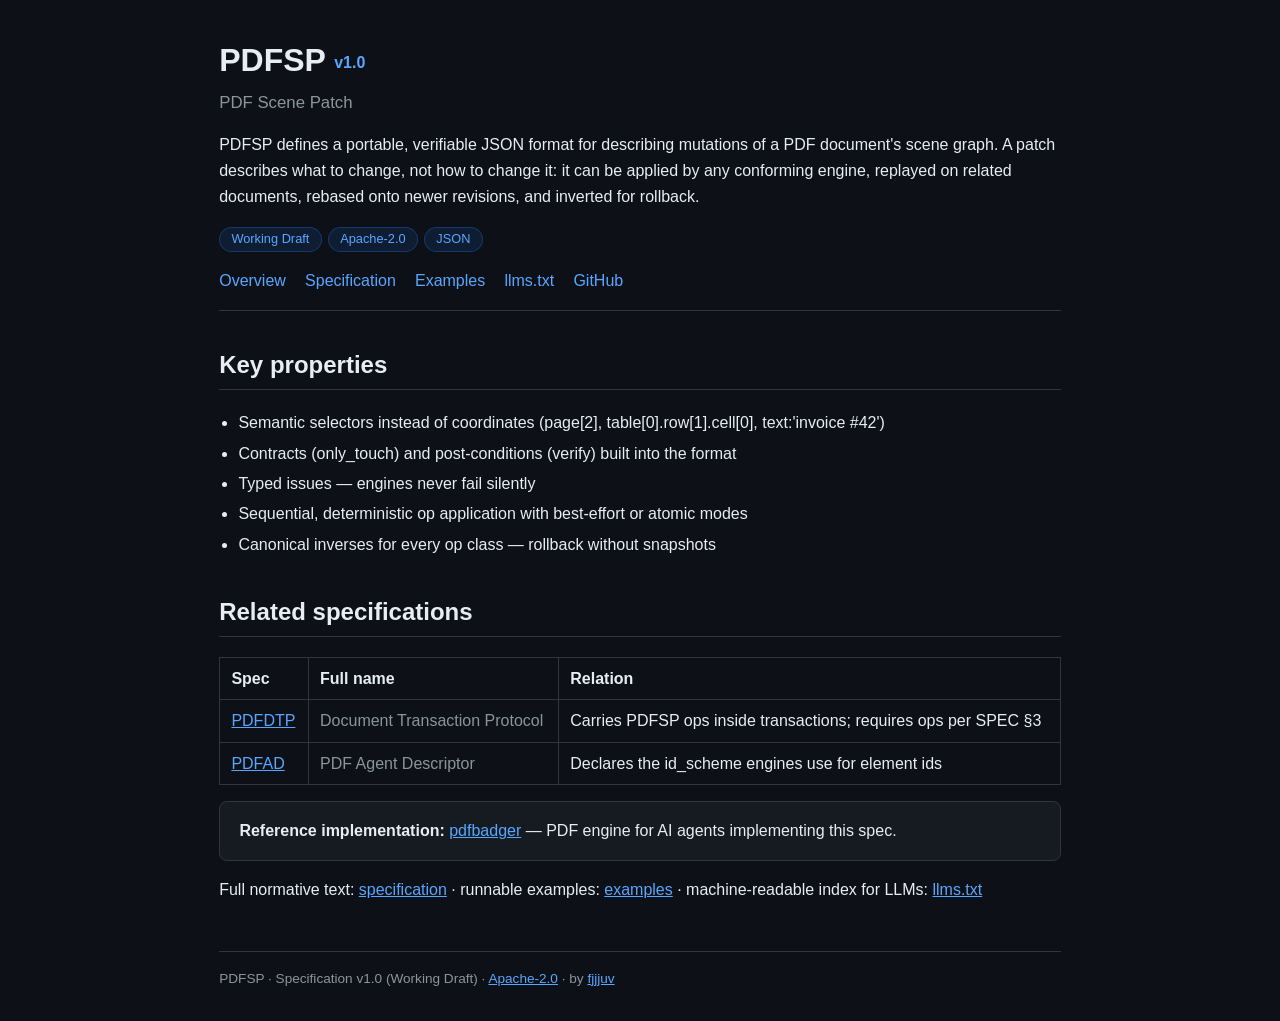
==== index.html @ 6f213968 "gh-pages: PDFSP spec site v1.0" ====
<!DOCTYPE html>
<html lang="en">
<head>
<meta charset="utf-8">
<meta name="viewport" content="width=device-width, initial-scale=1">
<title>PDF Scene Patch — PDFSP Specification</title>
<meta name="description" content="Portable, verifiable JSON format for mutating a PDF scene graph — the PDF equivalent of JSON Patch (RFC 6902).">
<meta name="keywords" content="PDF, JSON Patch, RFC 6902, scene graph, document editing, AI agents, specification, pdfsp">
<meta name="author" content="fjjjuv">
<meta name="robots" content="index, follow, max-image-preview:large">
<link rel="canonical" href="https://fjjjuv.github.io/pdfsp/">
<meta property="og:type" content="article">
<meta property="og:title" content="PDF Scene Patch — PDFSP Specification">
<meta property="og:description" content="Portable, verifiable JSON format for mutating a PDF scene graph — the PDF equivalent of JSON Patch (RFC 6902).">
<meta property="og:url" content="https://fjjjuv.github.io/pdfsp/">
<meta property="og:site_name" content="fjjjuv.github.io/pdfsp">
<meta name="twitter:card" content="summary">
<meta name="twitter:title" content="PDF Scene Patch — PDFSP Specification">
<meta name="twitter:description" content="Portable, verifiable JSON format for mutating a PDF scene graph — the PDF equivalent of JSON Patch (RFC 6902).">
<script type="application/ld+json">
{"@context":"https://schema.org","@type":"TechArticle","headline":"PDF Scene Patch","description":"Portable, verifiable JSON format for mutating a PDF scene graph — the PDF equivalent of JSON Patch (RFC 6902).","author":{"@type":"Person","name":"fjjjuv","url":"https://github.com/fjjjuv"},"license":"https://www.apache.org/licenses/LICENSE-2.0","codeRepository":"https://github.com/fjjjuv/pdfsp","programmingLanguage":"JSON","version":"1.0","inLanguage":"en"}
</script>
<style>
:root{--bg:#0d1117;--fg:#e6edf3;--mut:#8b949e;--acc:#58a6ff;--card:#161b22;--bd:#30363d}
*{box-sizing:border-box}body{margin:0;font:16px/1.6 -apple-system,Segoe UI,Roboto,Helvetica,Arial,sans-serif;background:var(--bg);color:var(--fg)}
.wrap{max-width:880px;margin:0 auto;padding:2rem 1.2rem}
header.top{border-bottom:1px solid var(--bd);padding-bottom:1rem;margin-bottom:2rem}
h1{font-size:2rem;margin:.2rem 0}h1 .v{color:var(--acc);font-size:1rem;vertical-align:middle}
.tag{color:var(--mut);font-size:1.05rem}
nav a{color:var(--acc);text-decoration:none;margin-right:1.2rem}nav a:hover{text-decoration:underline}
.card{background:var(--card);border:1px solid var(--bd);border-radius:8px;padding:1rem 1.2rem;margin:1rem 0}
ul{padding-left:1.2rem}li{margin:.3rem 0}
table{border-collapse:collapse;width:100%;margin:1rem 0}td,th{border:1px solid var(--bd);padding:.5rem .7rem;text-align:left;vertical-align:top}
code,pre{font-family:ui-monospace,SFMono-Regular,Menlo,Consolas,monospace;font-size:.88em}
code{background:#1f2630;padding:.1em .35em;border-radius:4px}
pre{background:#0a0e14;border:1px solid var(--bd);border-radius:8px;padding:1rem;overflow:auto;line-height:1.45}
pre code{background:none;padding:0}
a{color:var(--acc)}.mut{color:var(--mut)}footer{margin-top:3rem;padding-top:1rem;border-top:1px solid var(--bd);color:var(--mut);font-size:.85rem}
.badge{display:inline-block;background:#1f6feb22;color:var(--acc);border:1px solid #1f6feb55;border-radius:999px;padding:.1rem .7rem;font-size:.8rem;margin-right:.4rem}
h2{margin-top:2.2rem;border-bottom:1px solid var(--bd);padding-bottom:.3rem}
</style>
</head>
<body><div class="wrap">
<header class="top"><h1>PDFSP <span class="v">v1.0</span></h1>
<div class="tag">PDF Scene Patch</div>
<p>PDFSP defines a portable, verifiable JSON format for describing mutations of a PDF document's scene graph. A patch describes what to change, not how to change it: it can be applied by any conforming engine, replayed on related documents, rebased onto newer revisions, and inverted for rollback.</p>
<p><span class="badge">Working Draft</span><span class="badge">Apache-2.0</span><span class="badge">JSON</span></p>
<nav><a href="index.html">Overview</a><a href="spec.html">Specification</a><a href="examples.html">Examples</a><a href="llms.txt">llms.txt</a><a href="https://github.com/fjjjuv/pdfsp">GitHub</a></nav>
</header>
<h2>Key properties</h2>
<ul><li>Semantic selectors instead of coordinates (page[2], table[0].row[1].cell[0], text:'invoice #42')</li><li>Contracts (only_touch) and post-conditions (verify) built into the format</li><li>Typed issues — engines never fail silently</li><li>Sequential, deterministic op application with best-effort or atomic modes</li><li>Canonical inverses for every op class — rollback without snapshots</li></ul>
<h2>Related specifications</h2>
<table><tr><th>Spec</th><th>Full name</th><th>Relation</th></tr><tr><td><a href="https://github.com/fjjjuv/pdfdtp">PDFDTP</a></td><td class="mut">Document Transaction Protocol</td><td>Carries PDFSP ops inside transactions; requires ops per SPEC §3</td></tr><tr><td><a href="https://github.com/fjjjuv/pdfad">PDFAD</a></td><td class="mut">PDF Agent Descriptor</td><td>Declares the id_scheme engines use for element ids</td></tr></table>
<div class="card"><strong>Reference implementation:</strong> <a href="https://github.com/fjjjuv/pdfbadger">pdfbadger</a> — PDF engine for AI agents implementing this spec.</div>
<p>Full normative text: <a href="spec.html">specification</a> · runnable examples: <a href="examples.html">examples</a> · machine-readable index for LLMs: <a href="llms.txt">llms.txt</a></p>
<footer>PDFSP · Specification v1.0 (Working Draft) · <a href="https://github.com/fjjjuv/pdfsp/blob/main/LICENSE">Apache-2.0</a> · by <a href="https://github.com/fjjjuv">fjjjuv</a></footer></div></body></html>
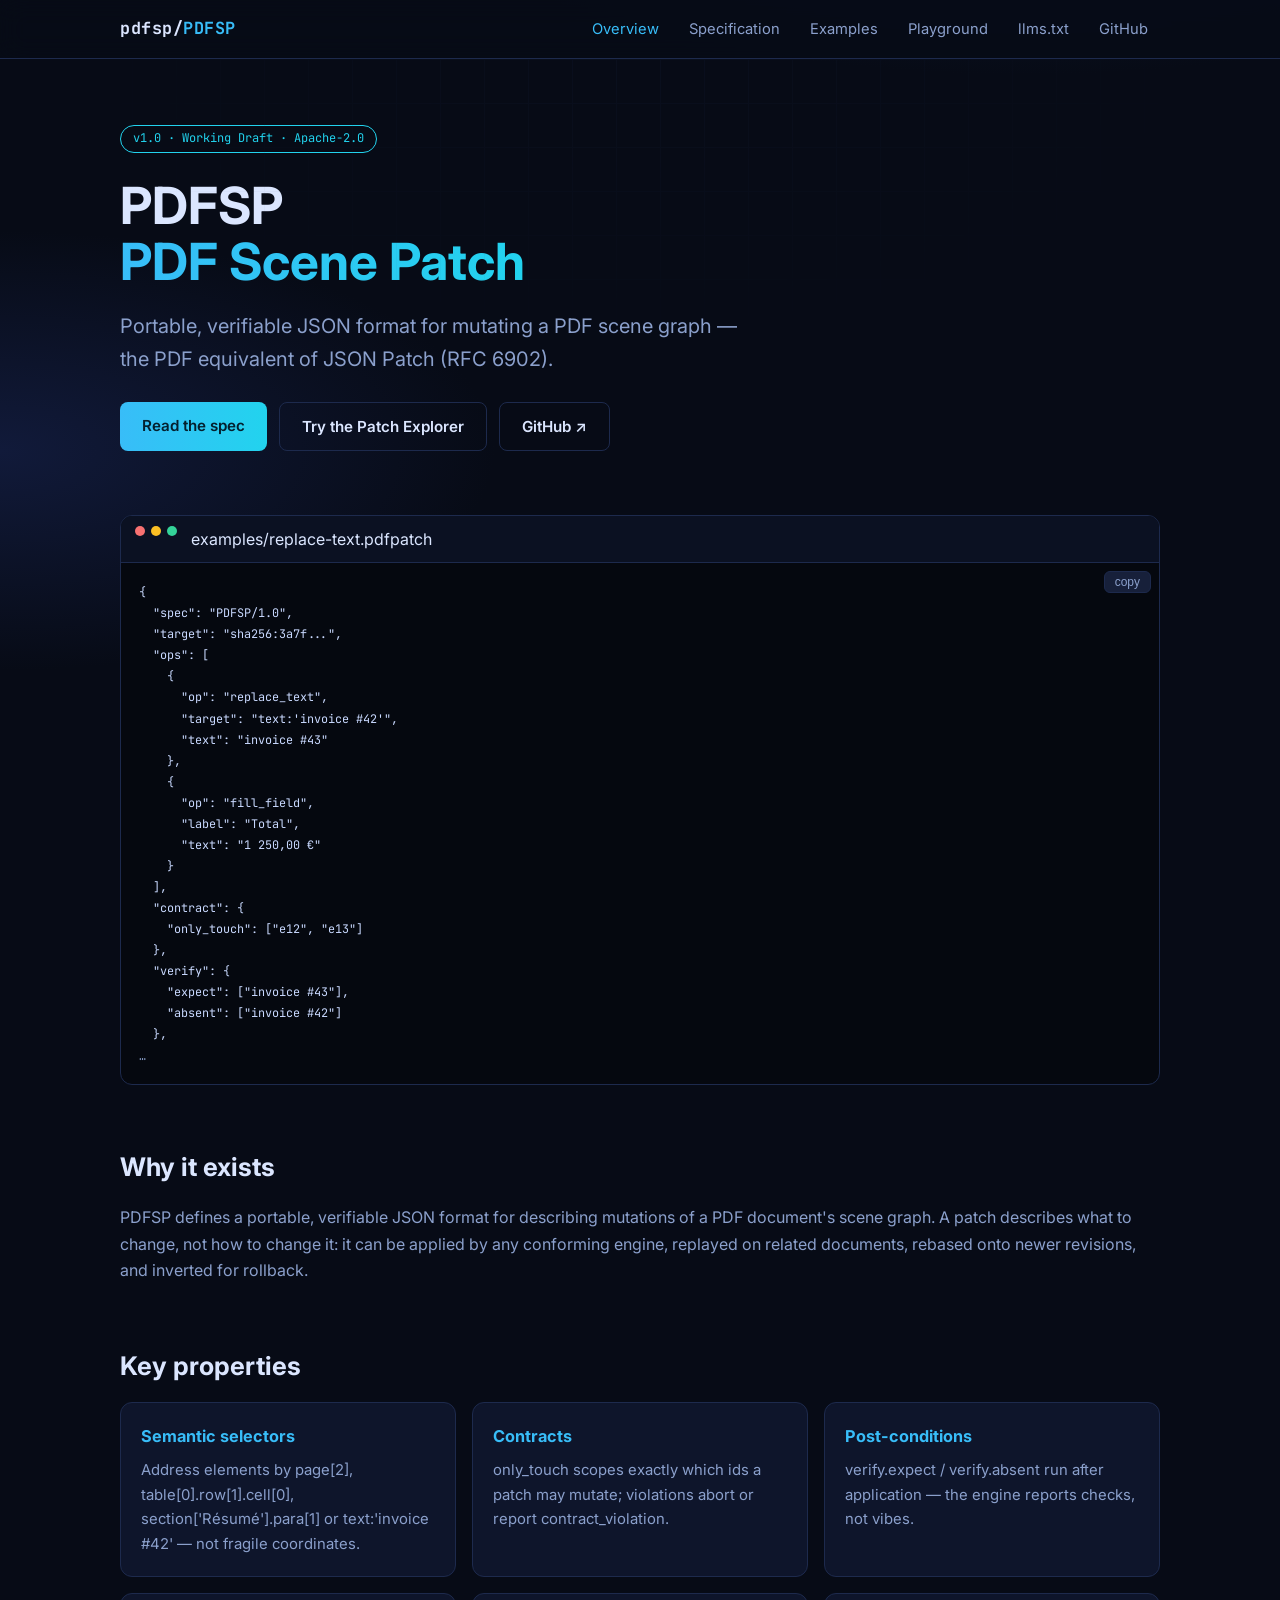
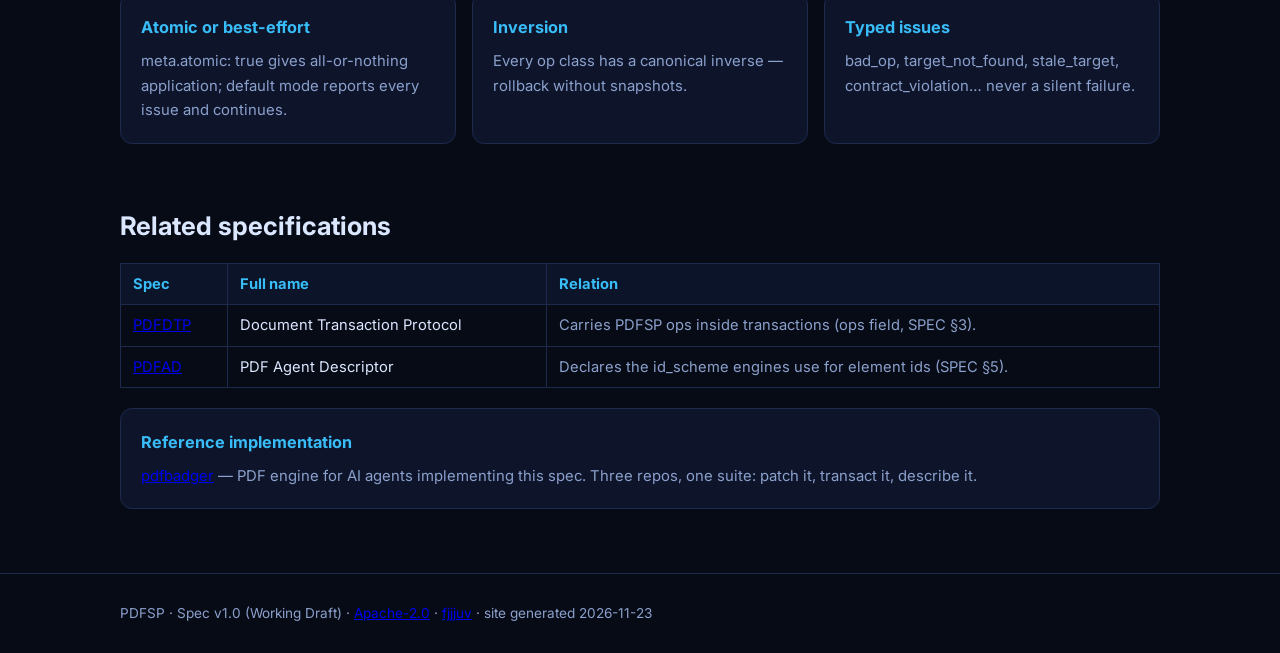
==== commit dfbab01f: "site v2: playground, assets separes, design propre" ====
--- a/index.html
+++ b/index.html
@@ -1,56 +1,53 @@
-<!DOCTYPE html>
-<html lang="en">
-<head>
-<meta charset="utf-8">
-<meta name="viewport" content="width=device-width, initial-scale=1">
-<title>PDF Scene Patch — PDFSP Specification</title>
+<!DOCTYPE html><html lang="en"><head>
+<meta charset="utf-8"><meta name="viewport" content="width=device-width,initial-scale=1">
+<title>PDF Scene Patch — PDFSP specification</title>
 <meta name="description" content="Portable, verifiable JSON format for mutating a PDF scene graph — the PDF equivalent of JSON Patch (RFC 6902).">
 <meta name="keywords" content="PDF, JSON Patch, RFC 6902, scene graph, document editing, AI agents, specification, pdfsp">
 <meta name="author" content="fjjjuv">
-<meta name="robots" content="index, follow, max-image-preview:large">
+<meta name="robots" content="index,follow,max-image-preview:large">
 <link rel="canonical" href="https://fjjjuv.github.io/pdfsp/">
-<meta property="og:type" content="article">
-<meta property="og:title" content="PDF Scene Patch — PDFSP Specification">
-<meta property="og:description" content="Portable, verifiable JSON format for mutating a PDF scene graph — the PDF equivalent of JSON Patch (RFC 6902).">
-<meta property="og:url" content="https://fjjjuv.github.io/pdfsp/">
-<meta property="og:site_name" content="fjjjuv.github.io/pdfsp">
-<meta name="twitter:card" content="summary">
-<meta name="twitter:title" content="PDF Scene Patch — PDFSP Specification">
-<meta name="twitter:description" content="Portable, verifiable JSON format for mutating a PDF scene graph — the PDF equivalent of JSON Patch (RFC 6902).">
-<script type="application/ld+json">
-{"@context":"https://schema.org","@type":"TechArticle","headline":"PDF Scene Patch","description":"Portable, verifiable JSON format for mutating a PDF scene graph — the PDF equivalent of JSON Patch (RFC 6902).","author":{"@type":"Person","name":"fjjjuv","url":"https://github.com/fjjjuv"},"license":"https://www.apache.org/licenses/LICENSE-2.0","codeRepository":"https://github.com/fjjjuv/pdfsp","programmingLanguage":"JSON","version":"1.0","inLanguage":"en"}
-</script>
-<style>
-:root{--bg:#0d1117;--fg:#e6edf3;--mut:#8b949e;--acc:#58a6ff;--card:#161b22;--bd:#30363d}
-*{box-sizing:border-box}body{margin:0;font:16px/1.6 -apple-system,Segoe UI,Roboto,Helvetica,Arial,sans-serif;background:var(--bg);color:var(--fg)}
-.wrap{max-width:880px;margin:0 auto;padding:2rem 1.2rem}
-header.top{border-bottom:1px solid var(--bd);padding-bottom:1rem;margin-bottom:2rem}
-h1{font-size:2rem;margin:.2rem 0}h1 .v{color:var(--acc);font-size:1rem;vertical-align:middle}
-.tag{color:var(--mut);font-size:1.05rem}
-nav a{color:var(--acc);text-decoration:none;margin-right:1.2rem}nav a:hover{text-decoration:underline}
-.card{background:var(--card);border:1px solid var(--bd);border-radius:8px;padding:1rem 1.2rem;margin:1rem 0}
-ul{padding-left:1.2rem}li{margin:.3rem 0}
-table{border-collapse:collapse;width:100%;margin:1rem 0}td,th{border:1px solid var(--bd);padding:.5rem .7rem;text-align:left;vertical-align:top}
-code,pre{font-family:ui-monospace,SFMono-Regular,Menlo,Consolas,monospace;font-size:.88em}
-code{background:#1f2630;padding:.1em .35em;border-radius:4px}
-pre{background:#0a0e14;border:1px solid var(--bd);border-radius:8px;padding:1rem;overflow:auto;line-height:1.45}
-pre code{background:none;padding:0}
-a{color:var(--acc)}.mut{color:var(--mut)}footer{margin-top:3rem;padding-top:1rem;border-top:1px solid var(--bd);color:var(--mut);font-size:.85rem}
-.badge{display:inline-block;background:#1f6feb22;color:var(--acc);border:1px solid #1f6feb55;border-radius:999px;padding:.1rem .7rem;font-size:.8rem;margin-right:.4rem}
-h2{margin-top:2.2rem;border-bottom:1px solid var(--bd);padding-bottom:.3rem}
-</style>
-</head>
-<body><div class="wrap">
-<header class="top"><h1>PDFSP <span class="v">v1.0</span></h1>
-<div class="tag">PDF Scene Patch</div>
-<p>PDFSP defines a portable, verifiable JSON format for describing mutations of a PDF document's scene graph. A patch describes what to change, not how to change it: it can be applied by any conforming engine, replayed on related documents, rebased onto newer revisions, and inverted for rollback.</p>
-<p><span class="badge">Working Draft</span><span class="badge">Apache-2.0</span><span class="badge">JSON</span></p>
-<nav><a href="index.html">Overview</a><a href="spec.html">Specification</a><a href="examples.html">Examples</a><a href="llms.txt">llms.txt</a><a href="https://github.com/fjjjuv/pdfsp">GitHub</a></nav>
-</header>
-<h2>Key properties</h2>
-<ul><li>Semantic selectors instead of coordinates (page[2], table[0].row[1].cell[0], text:'invoice #42')</li><li>Contracts (only_touch) and post-conditions (verify) built into the format</li><li>Typed issues — engines never fail silently</li><li>Sequential, deterministic op application with best-effort or atomic modes</li><li>Canonical inverses for every op class — rollback without snapshots</li></ul>
-<h2>Related specifications</h2>
-<table><tr><th>Spec</th><th>Full name</th><th>Relation</th></tr><tr><td><a href="https://github.com/fjjjuv/pdfdtp">PDFDTP</a></td><td class="mut">Document Transaction Protocol</td><td>Carries PDFSP ops inside transactions; requires ops per SPEC §3</td></tr><tr><td><a href="https://github.com/fjjjuv/pdfad">PDFAD</a></td><td class="mut">PDF Agent Descriptor</td><td>Declares the id_scheme engines use for element ids</td></tr></table>
-<div class="card"><strong>Reference implementation:</strong> <a href="https://github.com/fjjjuv/pdfbadger">pdfbadger</a> — PDF engine for AI agents implementing this spec.</div>
-<p>Full normative text: <a href="spec.html">specification</a> · runnable examples: <a href="examples.html">examples</a> · machine-readable index for LLMs: <a href="llms.txt">llms.txt</a></p>
-<footer>PDFSP · Specification v1.0 (Working Draft) · <a href="https://github.com/fjjjuv/pdfsp/blob/main/LICENSE">Apache-2.0</a> · by <a href="https://github.com/fjjjuv">fjjjuv</a></footer></div></body></html>+<meta property="og:type" content="article"><meta property="og:title" content="PDF Scene Patch — PDFSP specification">
+<meta property="og:description" content="Portable, verifiable JSON format for mutating a PDF scene graph — the PDF equivalent of JSON Patch (RFC 6902)."><meta property="og:url" content="https://fjjjuv.github.io/pdfsp/">
+<meta name="twitter:card" content="summary"><meta name="twitter:title" content="PDF Scene Patch — PDFSP specification">
+<script type="application/ld+json">{"@context":"https://schema.org","@type":"TechArticle","headline":"PDF Scene Patch","description":"Portable, verifiable JSON format for mutating a PDF scene graph — the PDF equivalent of JSON Patch (RFC 6902).","author":{"@type":"Person","name":"fjjjuv","url":"https://github.com/fjjjuv"},"license":"https://www.apache.org/licenses/LICENSE-2.0","codeRepository":"https://github.com/fjjjuv/pdfsp","version":"1.0","inLanguage":"en"}</script>
+<link rel="stylesheet" href="assets/style.css">
+<link rel="preconnect" href="https://fonts.googleapis.com">
+<link href="https://fonts.googleapis.com/css2?family=Inter:wght@400;600;700&family=JetBrains+Mono:wght@400;700&display=swap" rel="stylesheet">
+</head><body>
+<nav><div class="wrap"><a class="brand" href="index.html"><b>pdfsp/</b>PDFSP</a><div class="spacer"></div><a class="link active" href="index.html">Overview</a><a class="link" href="spec.html">Specification</a><a class="link" href="examples.html">Examples</a><a class="link" href="playground.html">Playground</a><a class="link" href="llms.txt">llms.txt</a><a class="link" href="https://github.com/fjjjuv/pdfsp">GitHub</a><button class="burger" aria-label="menu">≡</button></div></nav>
+<header class="hero"><div class="wrap">
+<div class="kicker" style="display:none"></div>
+<div class="badge">v1.0 · Working Draft · Apache-2.0</div>
+<h1>PDFSP<br><span class="grad">PDF Scene Patch</span></h1>
+<p class="lede">Portable, verifiable JSON format for mutating a PDF scene graph — the PDF equivalent of JSON Patch (RFC 6902).</p>
+<div class="cta"><a class="btn pri" href="spec.html">Read the spec</a><a class="btn sec" href="playground.html">Try the Patch Explorer</a><a class="btn sec" href="https://github.com/fjjjuv/pdfsp">GitHub ↗</a></div>
+</div></header>
+<section class="wrap"><div class="term"><div class="bar"><span class="dot" style="background:#f87171"></span><span class="dot" style="background:#fbbf24"></span><span class="dot" style="background:#34d399"></span><span style="margin-left:8px">examples/replace-text.pdfpatch</span></div><pre><code>{
+  "spec": "PDFSP/1.0",
+  "target": "sha256:3a7f...",
+  "ops": [
+    {
+      "op": "replace_text",
+      "target": "text:'invoice #42'",
+      "text": "invoice #43"
+    },
+    {
+      "op": "fill_field",
+      "label": "Total",
+      "text": "1 250,00 €"
+    }
+  ],
+  "contract": {
+    "only_touch": ["e12", "e13"]
+  },
+  "verify": {
+    "expect": ["invoice #43"],
+    "absent": ["invoice #42"]
+  },&nbsp;
+<span class='mut'>…</span></code></pre></div></section>
+<section class="wrap"><h2>Why it exists</h2><p class="mut">PDFSP defines a portable, verifiable JSON format for describing mutations of a PDF document's scene graph. A patch describes what to change, not how to change it: it can be applied by any conforming engine, replayed on related documents, rebased onto newer revisions, and inverted for rollback.</p>
+<h2>Key properties</h2><div class="grid"><div class="card"><h3>Semantic selectors</h3><p>Address elements by page[2], table[0].row[1].cell[0], section['Résumé'].para[1] or text:'invoice #42' — not fragile coordinates.</p></div><div class="card"><h3>Contracts</h3><p>only_touch scopes exactly which ids a patch may mutate; violations abort or report contract_violation.</p></div><div class="card"><h3>Post-conditions</h3><p>verify.expect / verify.absent run after application — the engine reports checks, not vibes.</p></div><div class="card"><h3>Atomic or best-effort</h3><p>meta.atomic: true gives all-or-nothing application; default mode reports every issue and continues.</p></div><div class="card"><h3>Inversion</h3><p>Every op class has a canonical inverse — rollback without snapshots.</p></div><div class="card"><h3>Typed issues</h3><p>bad_op, target_not_found, stale_target, contract_violation… never a silent failure.</p></div></div></section>
+<section class="wrap"><h2>Related specifications</h2><div class="tblwrap"><table><tr><th>Spec</th><th>Full name</th><th>Relation</th></tr><tr><td><a href="https://github.com/fjjjuv/pdfdtp">PDFDTP</a></td><td>Document Transaction Protocol</td><td class="mut">Carries PDFSP ops inside transactions (ops field, SPEC §3).</td></tr><tr><td><a href="https://github.com/fjjjuv/pdfad">PDFAD</a></td><td>PDF Agent Descriptor</td><td class="mut">Declares the id_scheme engines use for element ids (SPEC §5).</td></tr></table></div>
+<div class="card" style="margin-top:20px"><h3>Reference implementation</h3><p><a href="https://github.com/fjjjuv/pdfbadger">pdfbadger</a> — PDF engine for AI agents implementing this spec. Three repos, one suite: patch it, transact it, describe it.</p></div></section>
+<footer><div class="wrap">PDFSP · Spec v1.0 (Working Draft) · <a href="https://github.com/fjjjuv/pdfsp/blob/main/LICENSE">Apache-2.0</a> · <a href="https://github.com/fjjjuv">fjjjuv</a> · site generated 2026-11-23</div></footer>
+<script src="assets/main.js"></script></body></html>
--- a/assets/style.css
+++ b/assets/style.css
@@ -0,0 +1,81 @@
+
+:root{
+  --bg:#070b16; --bg2:#0a1022; --card:#0e152b; --bd:#1d2a4d; --fg:#dbe6ff;
+  --mut:#8ba0cc; --acc:#38bdf8; --acc2:#22d3ee; --ok:#34d399; --warn:#fbbf24;
+  --mono:'JetBrains Mono',ui-monospace,SFMono-Regular,Menlo,Consolas,monospace;
+}
+*{box-sizing:border-box}
+body{margin:0;font:16px/1.65 'Inter',-apple-system,Segoe UI,Roboto,sans-serif;
+  color:var(--fg);background:
+   radial-gradient(1200px 500px at 80% -10%,#0e2040 0%,transparent 60%),
+   radial-gradient(900px 400px at 0% 20%,#111a3a 0%,transparent 55%),var(--bg);}
+.wrap{max-width:1080px;margin:0 auto;padding:0 20px}
+nav{position:sticky;top:0;z-index:50;background:rgba(7,11,22,.82);backdrop-filter:blur(12px);
+  border-bottom:1px solid var(--bd)}
+nav .wrap{display:flex;align-items:center;gap:6px;height:58px}
+.brand{font-family:var(--mono);font-weight:700;color:var(--acc);letter-spacing:.5px;
+  text-decoration:none;font-size:1.05rem}
+.brand b{color:var(--fg)}
+nav a.link{color:var(--mut);text-decoration:none;padding:6px 12px;border-radius:6px;font-size:.92rem}
+nav a.link:hover{color:var(--fg);background:#ffffff10}
+nav a.link.active{color:var(--acc)}
+.spacer{flex:1}
+.burger{display:none;background:none;border:1px solid var(--bd);border-radius:6px;color:var(--fg);
+  font-size:1.2rem;padding:4px 10px;cursor:pointer}
+.hero{padding:64px 0 40px;position:relative}
+.hero::before{content:"";position:absolute;inset:0;pointer-events:none;
+  background-image:linear-gradient(var(--bd) 1px,transparent 1px),
+    linear-gradient(90deg,var(--bd) 1px,transparent 1px);
+  background-size:44px 44px;opacity:.14;mask-image:radial-gradient(600px 300px at 50% 0,#000,transparent)}
+.badge{display:inline-block;font-family:var(--mono);font-size:.75rem;color:var(--acc2);
+  border:1px solid var(--acc2);border-radius:999px;padding:3px 12px;margin-bottom:14px}
+h1{font-size:clamp(2rem,5vw,3.2rem);line-height:1.1;margin:.2em 0}
+h1 .grad{background:linear-gradient(90deg,var(--acc),var(--acc2));-webkit-background-clip:text;background-clip:text;color:transparent}
+.lede{color:var(--mut);font-size:clamp(1rem,2.4vw,1.25rem);max-width:640px}
+.cta{display:flex;gap:12px;margin-top:26px;flex-wrap:wrap}
+.btn{display:inline-block;padding:11px 22px;border-radius:8px;text-decoration:none;font-weight:600;font-size:.95rem;transition:.15s}
+.btn.pri{background:linear-gradient(90deg,var(--acc),var(--acc2));color:#04202e}
+.btn.sec{border:1px solid var(--bd);color:var(--fg)}
+.btn:hover{transform:translateY(-2px)}
+.grid{display:grid;gap:16px;grid-template-columns:repeat(auto-fit,minmax(250px,1fr))}
+.card{background:var(--card);border:1px solid var(--bd);border-radius:12px;padding:20px}
+.card h3{margin:0 0 8px;font-size:1.02rem;color:var(--acc)}
+.card p{margin:0;color:var(--mut);font-size:.93rem}
+.term{background:#05080f;border:1px solid var(--bd);border-radius:12px;overflow:hidden;margin:24px 0}
+.term .bar{display:flex;gap:6px;padding:10px 14px;background:#0b1122;border-bottom:1px solid var(--bd)}
+.term .dot{width:10px;height:10px;border-radius:50%}
+pre{margin:0;padding:18px;overflow:auto;font-size:.85rem;line-height:1.55;color:#c9d9ff}
+code,pre{font-family:var(--mono)}
+code{background:#17203a;padding:.15em .4em;border-radius:5px;font-size:.87em}
+pre code{background:none;padding:0}
+h2{font-size:1.6rem;margin:2.4em 0 .6em}
+.mut{color:var(--mut)}
+.tblwrap{overflow-x:auto}
+table{border-collapse:collapse;width:100%;font-size:.92rem}
+td,th{border:1px solid var(--bd);padding:8px 12px;text-align:left;vertical-align:top}
+th{background:#0b1428;color:var(--acc)}
+footer{margin-top:64px;border-top:1px solid var(--bd);padding:28px 0;color:var(--mut);font-size:.85rem}
+.layout{display:grid;grid-template-columns:230px 1fr;gap:40px;padding-top:32px}
+.toc{position:sticky;top:78px;align-self:start;max-height:calc(100vh - 100px);overflow:auto;font-size:.85rem}
+.toc a{display:block;color:var(--mut);text-decoration:none;padding:4px 10px;border-left:2px solid var(--bd)}
+.toc a.on{color:var(--acc);border-left-color:var(--acc)}
+.toc a.l3{padding-left:24px;font-size:.82rem}
+article h2{border-bottom:1px solid var(--bd);padding-bottom:.3rem}
+article h3{color:var(--acc2)}
+article a{color:var(--acc)}
+.copy{position:relative}
+.copy button{position:absolute;top:8px;right:8px;background:#17203a;border:1px solid var(--bd);color:var(--mut);
+  border-radius:6px;padding:3px 10px;font-size:.75rem;cursor:pointer}
+.copy button:hover{color:var(--fg)}
+select,input[type=text]{background:#0b1428;border:1px solid var(--bd);color:var(--fg);border-radius:8px;padding:10px 14px;font-size:1rem;width:100%}
+.steps{display:flex;gap:8px;flex-wrap:wrap;margin:18px 0}
+.step{border:1px solid var(--bd);border-radius:8px;padding:8px 14px;font-family:var(--mono);font-size:.8rem;color:var(--mut);transition:.3s}
+.step.on{border-color:var(--acc);color:var(--acc);box-shadow:0 0 14px #38bdf833}
+@media (max-width:820px){
+  .layout{grid-template-columns:1fr}
+  .toc{position:static;max-height:none;display:flex;flex-wrap:wrap;gap:4px}
+  nav a.link{display:none}
+  nav.open .wrap{flex-wrap:wrap;padding:8px 0;height:auto}
+  nav.open a.link{display:block;width:100%}
+  .burger{display:block}
+}
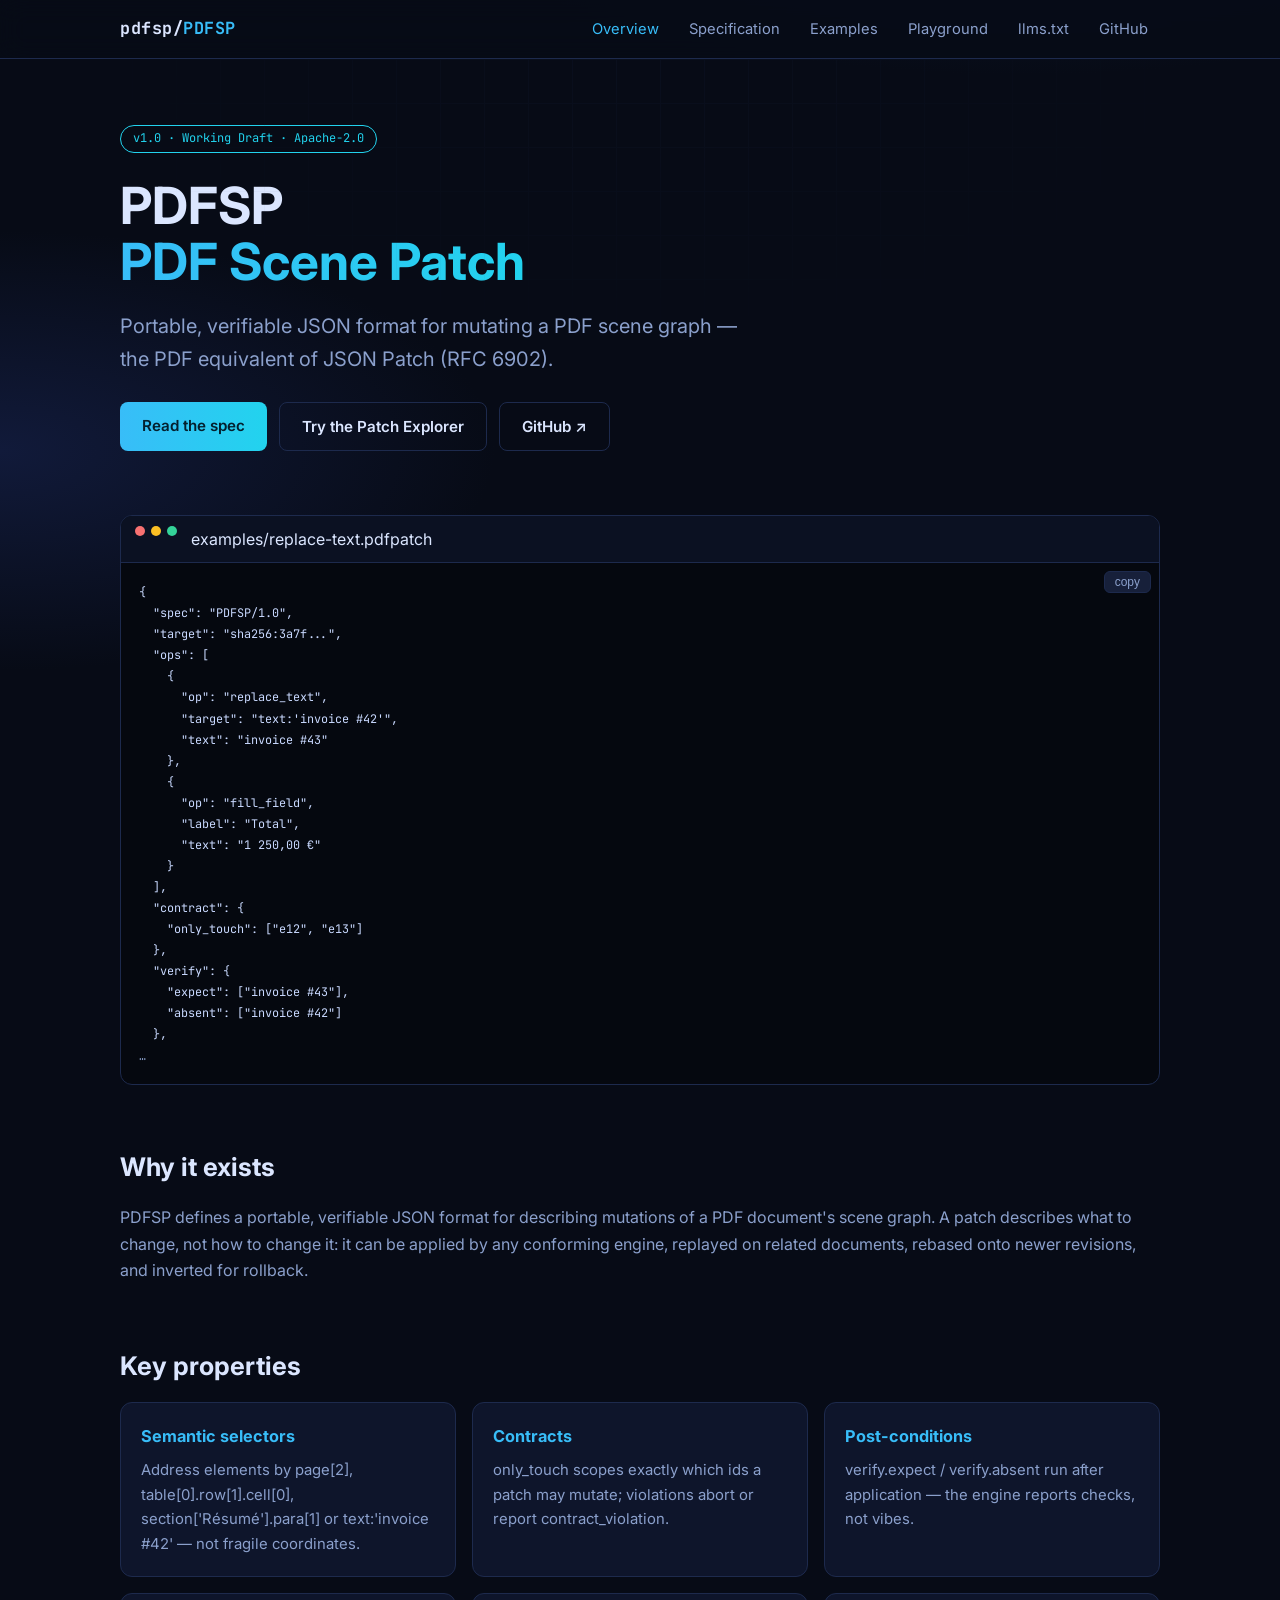
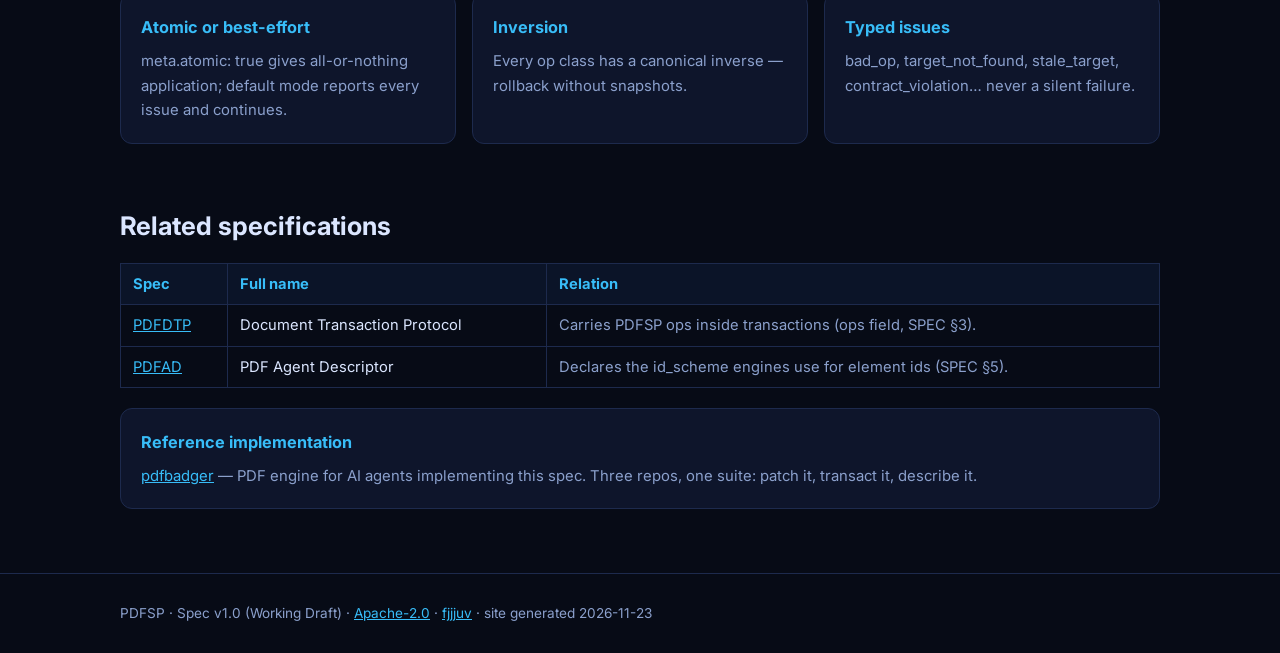
==== commit 9d85709d: "fix: JSON visible sur pdfad (fond sombre), steps lisibles, favicons" ====
--- a/index.html
+++ b/index.html
@@ -1,5 +1,6 @@
 <!DOCTYPE html><html lang="en"><head>
 <meta charset="utf-8"><meta name="viewport" content="width=device-width,initial-scale=1">
+<link rel="icon" href="data:image/svg+xml,%3Csvg xmlns='http://www.w3.org/2000/svg' viewBox='0 0 32 32'%3E%3Crect width='32' height='32' rx='7' fill='%2338bdf8'/%3E%3Ctext x='16' y='22' font-family='monospace' font-size='17' font-weight='bold' text-anchor='middle' fill='%230a0f14'%3EP%3C/text%3E%3C/svg%3E">
 <title>PDF Scene Patch — PDFSP specification</title>
 <meta name="description" content="Portable, verifiable JSON format for mutating a PDF scene graph — the PDF equivalent of JSON Patch (RFC 6902).">
 <meta name="keywords" content="PDF, JSON Patch, RFC 6902, scene graph, document editing, AI agents, specification, pdfsp">
--- a/assets/style.css
+++ b/assets/style.css
@@ -9,6 +9,7 @@
   color:var(--fg);background:
    radial-gradient(1200px 500px at 80% -10%,#0e2040 0%,transparent 60%),
    radial-gradient(900px 400px at 0% 20%,#111a3a 0%,transparent 55%),var(--bg);}
+a{color:var(--acc)}a:visited{color:var(--acc2)}a:hover{filter:brightness(1.25)}
 .wrap{max-width:1080px;margin:0 auto;padding:0 20px}
 nav{position:sticky;top:0;z-index:50;background:rgba(7,11,22,.82);backdrop-filter:blur(12px);
   border-bottom:1px solid var(--bd)}
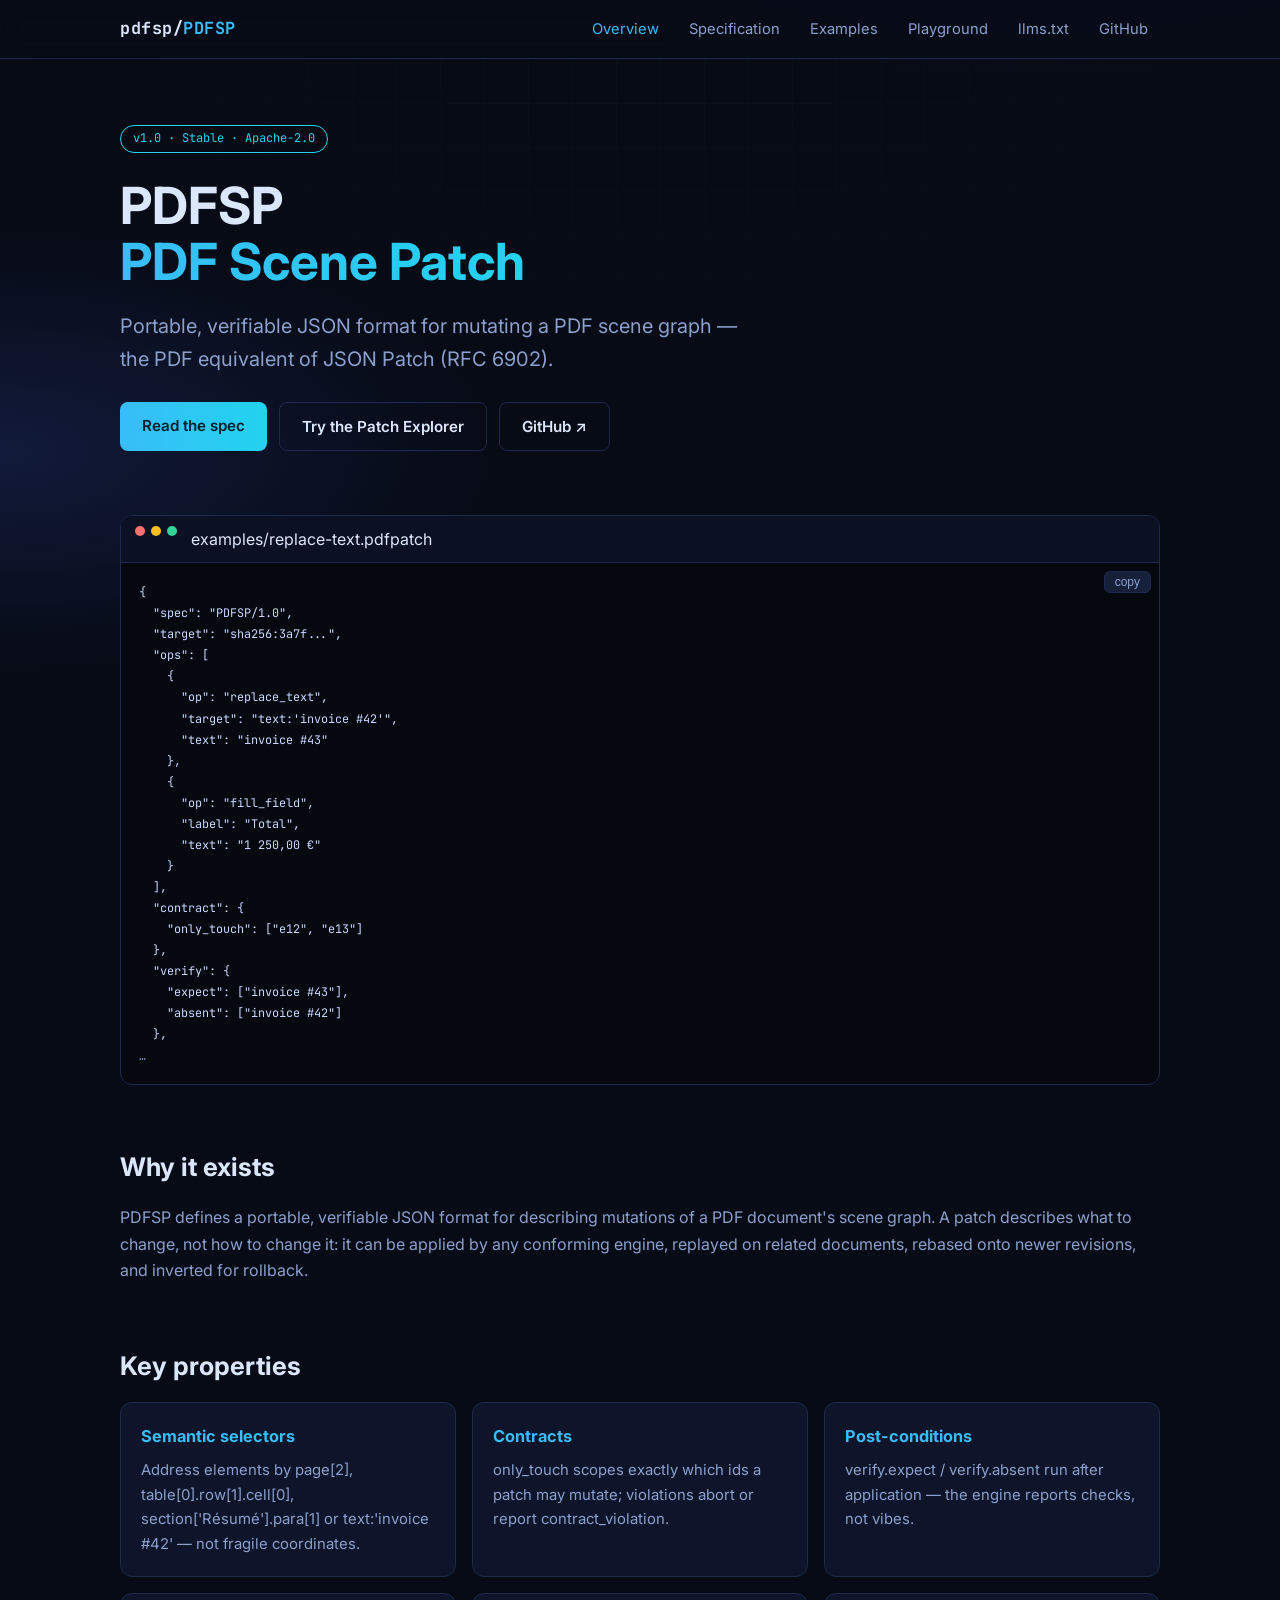
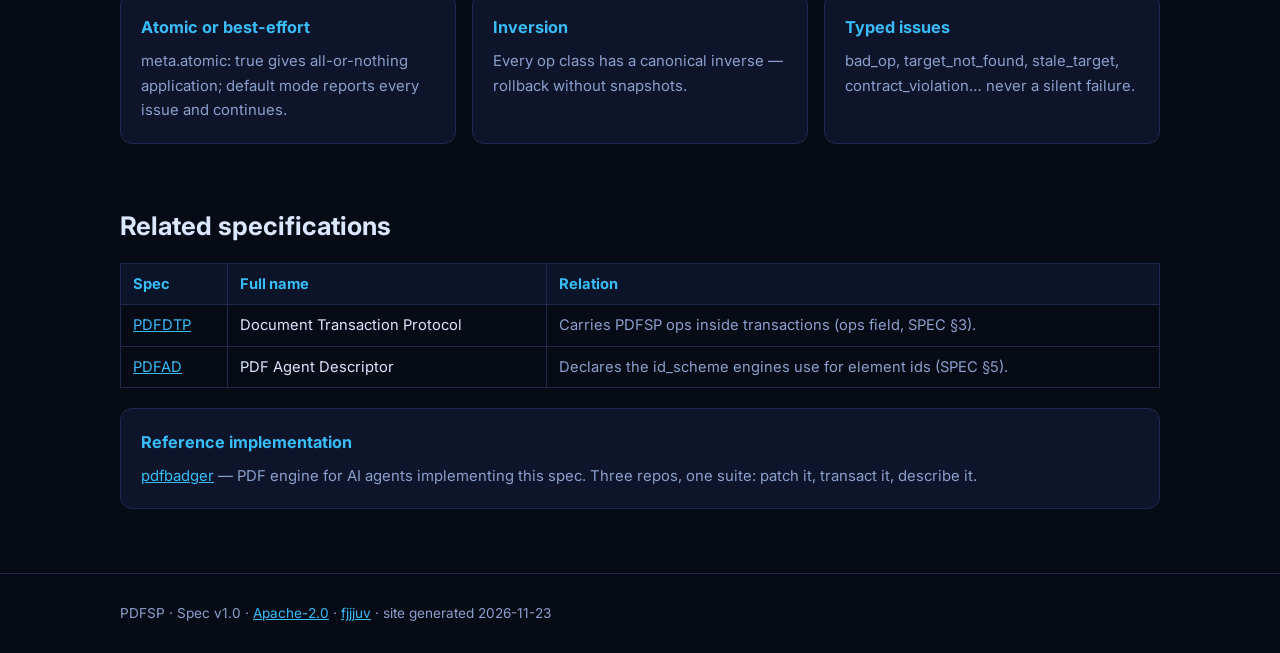
==== commit e9b2c1d7: "Sites: stable v1.0 status" ====
--- a/index.html
+++ b/index.html
@@ -11,14 +11,14 @@
 <meta property="og:description" content="Portable, verifiable JSON format for mutating a PDF scene graph — the PDF equivalent of JSON Patch (RFC 6902)."><meta property="og:url" content="https://fjjjuv.github.io/pdfsp/">
 <meta name="twitter:card" content="summary"><meta name="twitter:title" content="PDF Scene Patch — PDFSP specification">
 <script type="application/ld+json">{"@context":"https://schema.org","@type":"TechArticle","headline":"PDF Scene Patch","description":"Portable, verifiable JSON format for mutating a PDF scene graph — the PDF equivalent of JSON Patch (RFC 6902).","author":{"@type":"Person","name":"fjjjuv","url":"https://github.com/fjjjuv"},"license":"https://www.apache.org/licenses/LICENSE-2.0","codeRepository":"https://github.com/fjjjuv/pdfsp","version":"1.0","inLanguage":"en"}</script>
-<link rel="stylesheet" href="assets/style.css">
+<link rel="stylesheet" href="assets/style.css?v=4">
 <link rel="preconnect" href="https://fonts.googleapis.com">
 <link href="https://fonts.googleapis.com/css2?family=Inter:wght@400;600;700&family=JetBrains+Mono:wght@400;700&display=swap" rel="stylesheet">
 </head><body>
 <nav><div class="wrap"><a class="brand" href="index.html"><b>pdfsp/</b>PDFSP</a><div class="spacer"></div><a class="link active" href="index.html">Overview</a><a class="link" href="spec.html">Specification</a><a class="link" href="examples.html">Examples</a><a class="link" href="playground.html">Playground</a><a class="link" href="llms.txt">llms.txt</a><a class="link" href="https://github.com/fjjjuv/pdfsp">GitHub</a><button class="burger" aria-label="menu">≡</button></div></nav>
 <header class="hero"><div class="wrap">
 <div class="kicker" style="display:none"></div>
-<div class="badge">v1.0 · Working Draft · Apache-2.0</div>
+<div class="badge">v1.0 · Stable · Apache-2.0</div>
 <h1>PDFSP<br><span class="grad">PDF Scene Patch</span></h1>
 <p class="lede">Portable, verifiable JSON format for mutating a PDF scene graph — the PDF equivalent of JSON Patch (RFC 6902).</p>
 <div class="cta"><a class="btn pri" href="spec.html">Read the spec</a><a class="btn sec" href="playground.html">Try the Patch Explorer</a><a class="btn sec" href="https://github.com/fjjjuv/pdfsp">GitHub ↗</a></div>
@@ -50,5 +50,5 @@
 <h2>Key properties</h2><div class="grid"><div class="card"><h3>Semantic selectors</h3><p>Address elements by page[2], table[0].row[1].cell[0], section['Résumé'].para[1] or text:'invoice #42' — not fragile coordinates.</p></div><div class="card"><h3>Contracts</h3><p>only_touch scopes exactly which ids a patch may mutate; violations abort or report contract_violation.</p></div><div class="card"><h3>Post-conditions</h3><p>verify.expect / verify.absent run after application — the engine reports checks, not vibes.</p></div><div class="card"><h3>Atomic or best-effort</h3><p>meta.atomic: true gives all-or-nothing application; default mode reports every issue and continues.</p></div><div class="card"><h3>Inversion</h3><p>Every op class has a canonical inverse — rollback without snapshots.</p></div><div class="card"><h3>Typed issues</h3><p>bad_op, target_not_found, stale_target, contract_violation… never a silent failure.</p></div></div></section>
 <section class="wrap"><h2>Related specifications</h2><div class="tblwrap"><table><tr><th>Spec</th><th>Full name</th><th>Relation</th></tr><tr><td><a href="https://github.com/fjjjuv/pdfdtp">PDFDTP</a></td><td>Document Transaction Protocol</td><td class="mut">Carries PDFSP ops inside transactions (ops field, SPEC §3).</td></tr><tr><td><a href="https://github.com/fjjjuv/pdfad">PDFAD</a></td><td>PDF Agent Descriptor</td><td class="mut">Declares the id_scheme engines use for element ids (SPEC §5).</td></tr></table></div>
 <div class="card" style="margin-top:20px"><h3>Reference implementation</h3><p><a href="https://github.com/fjjjuv/pdfbadger">pdfbadger</a> — PDF engine for AI agents implementing this spec. Three repos, one suite: patch it, transact it, describe it.</p></div></section>
-<footer><div class="wrap">PDFSP · Spec v1.0 (Working Draft) · <a href="https://github.com/fjjjuv/pdfsp/blob/main/LICENSE">Apache-2.0</a> · <a href="https://github.com/fjjjuv">fjjjuv</a> · site generated 2026-11-23</div></footer>
+<footer><div class="wrap">PDFSP · Spec v1.0 · <a href="https://github.com/fjjjuv/pdfsp/blob/main/LICENSE">Apache-2.0</a> · <a href="https://github.com/fjjjuv">fjjjuv</a> · site generated 2026-11-23</div></footer>
 <script src="assets/main.js"></script></body></html>
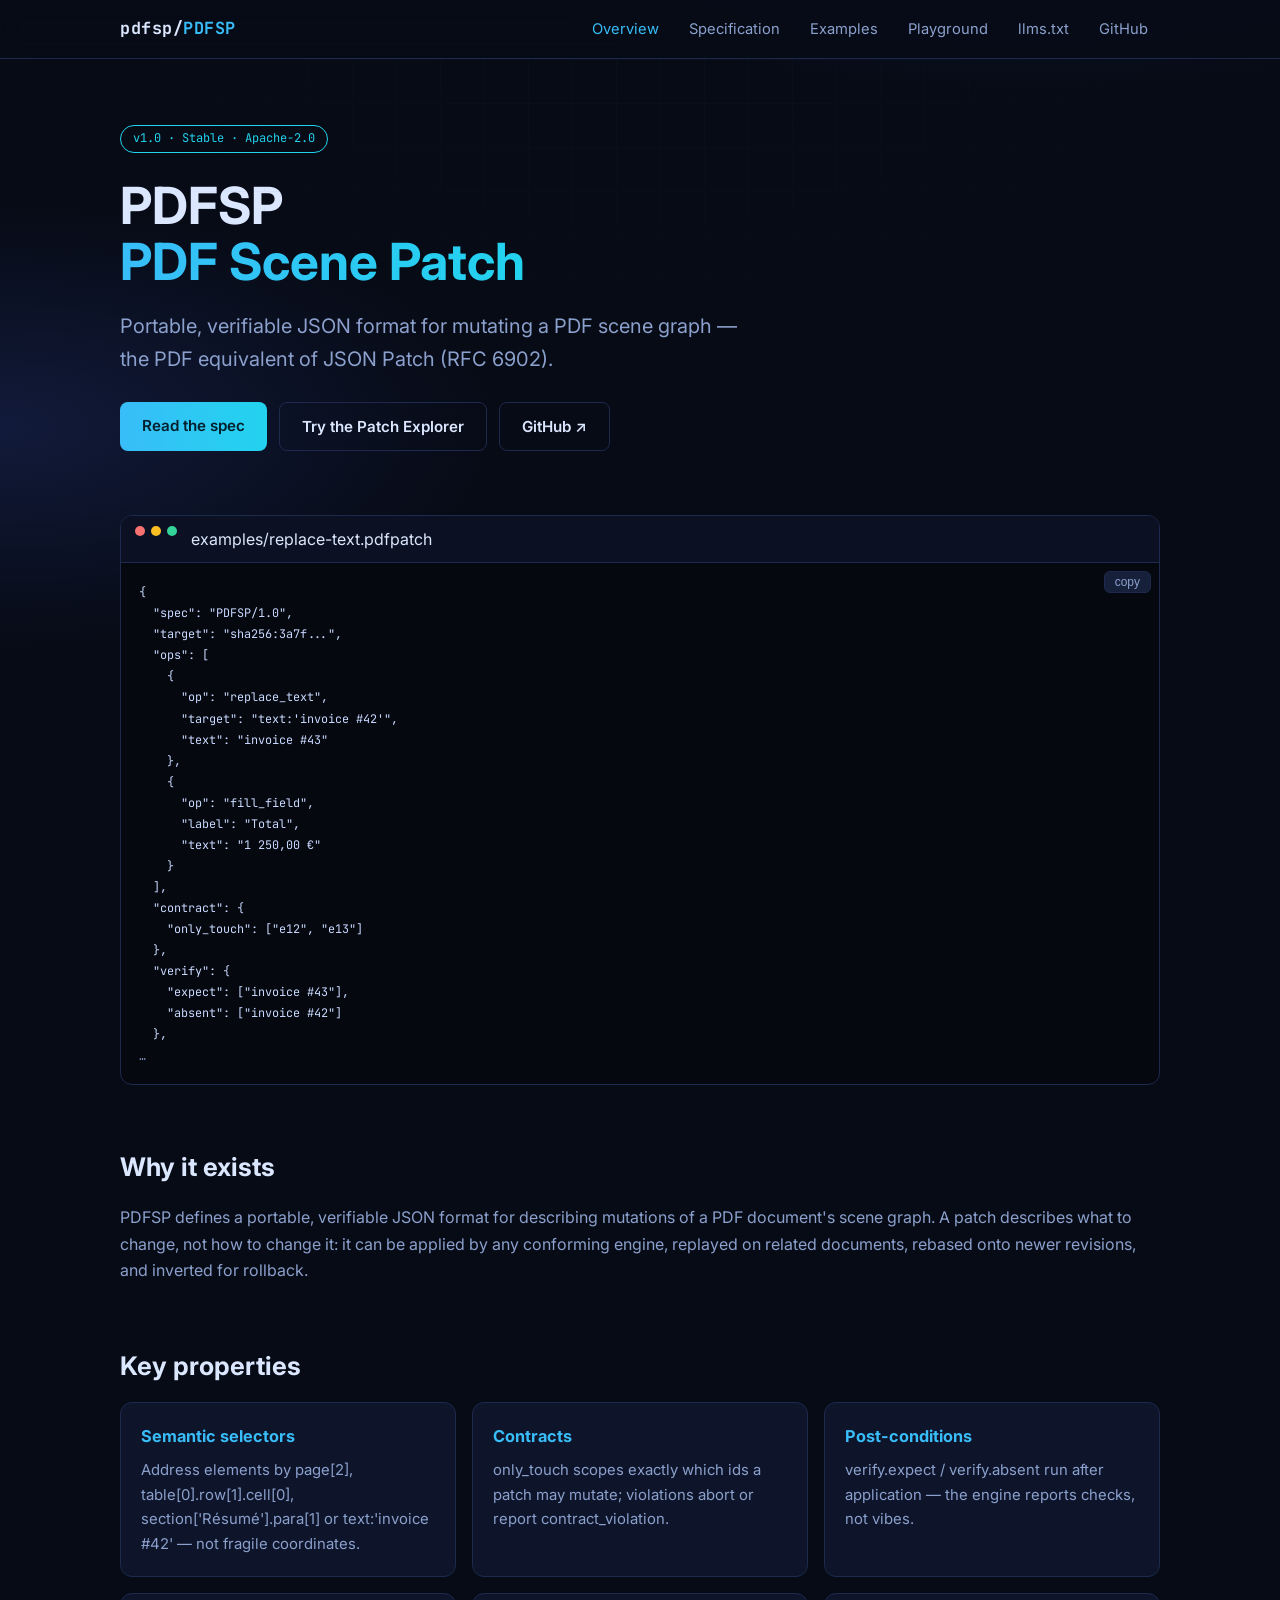
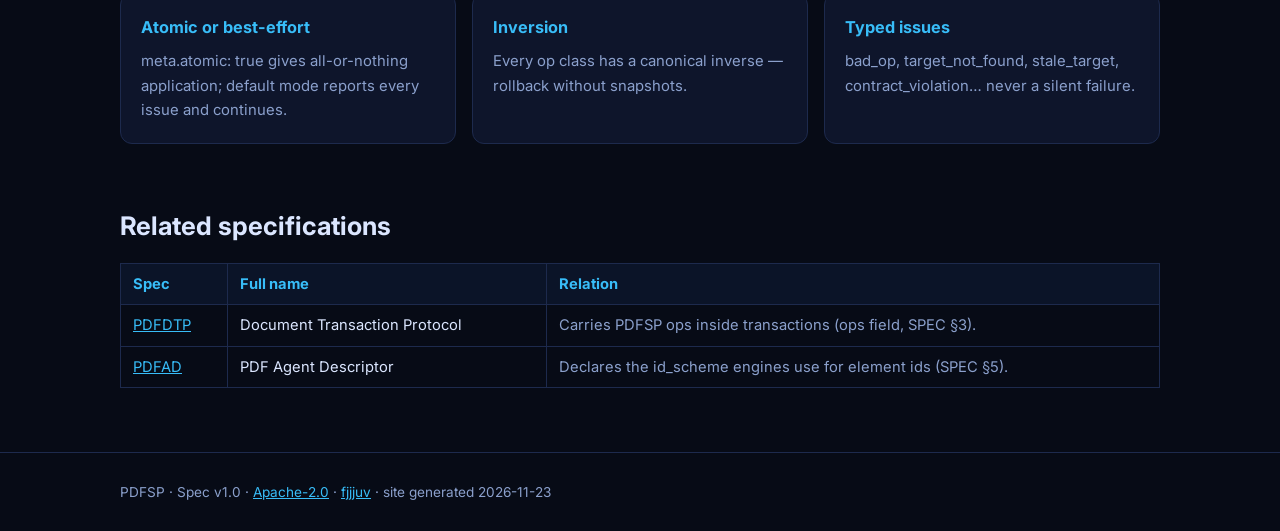
==== commit 2888c904: "Remove pdfbadger mentions" ====
--- a/index.html
+++ b/index.html
@@ -6,6 +6,7 @@
 <meta name="keywords" content="PDF, JSON Patch, RFC 6902, scene graph, document editing, AI agents, specification, pdfsp">
 <meta name="author" content="fjjjuv">
 <meta name="robots" content="index,follow,max-image-preview:large">
+<meta name="google-site-verification" content="nocbSCyC5NzmpgTq9Kfx1Qlyb-241ZbIsLIIe8kpEl4">
 <link rel="canonical" href="https://fjjjuv.github.io/pdfsp/">
 <meta property="og:type" content="article"><meta property="og:title" content="PDF Scene Patch — PDFSP specification">
 <meta property="og:description" content="Portable, verifiable JSON format for mutating a PDF scene graph — the PDF equivalent of JSON Patch (RFC 6902)."><meta property="og:url" content="https://fjjjuv.github.io/pdfsp/">
@@ -49,6 +50,6 @@
 <section class="wrap"><h2>Why it exists</h2><p class="mut">PDFSP defines a portable, verifiable JSON format for describing mutations of a PDF document's scene graph. A patch describes what to change, not how to change it: it can be applied by any conforming engine, replayed on related documents, rebased onto newer revisions, and inverted for rollback.</p>
 <h2>Key properties</h2><div class="grid"><div class="card"><h3>Semantic selectors</h3><p>Address elements by page[2], table[0].row[1].cell[0], section['Résumé'].para[1] or text:'invoice #42' — not fragile coordinates.</p></div><div class="card"><h3>Contracts</h3><p>only_touch scopes exactly which ids a patch may mutate; violations abort or report contract_violation.</p></div><div class="card"><h3>Post-conditions</h3><p>verify.expect / verify.absent run after application — the engine reports checks, not vibes.</p></div><div class="card"><h3>Atomic or best-effort</h3><p>meta.atomic: true gives all-or-nothing application; default mode reports every issue and continues.</p></div><div class="card"><h3>Inversion</h3><p>Every op class has a canonical inverse — rollback without snapshots.</p></div><div class="card"><h3>Typed issues</h3><p>bad_op, target_not_found, stale_target, contract_violation… never a silent failure.</p></div></div></section>
 <section class="wrap"><h2>Related specifications</h2><div class="tblwrap"><table><tr><th>Spec</th><th>Full name</th><th>Relation</th></tr><tr><td><a href="https://github.com/fjjjuv/pdfdtp">PDFDTP</a></td><td>Document Transaction Protocol</td><td class="mut">Carries PDFSP ops inside transactions (ops field, SPEC §3).</td></tr><tr><td><a href="https://github.com/fjjjuv/pdfad">PDFAD</a></td><td>PDF Agent Descriptor</td><td class="mut">Declares the id_scheme engines use for element ids (SPEC §5).</td></tr></table></div>
-<div class="card" style="margin-top:20px"><h3>Reference implementation</h3><p><a href="https://github.com/fjjjuv/pdfbadger">pdfbadger</a> — PDF engine for AI agents implementing this spec. Three repos, one suite: patch it, transact it, describe it.</p></div></section>
+</section>
 <footer><div class="wrap">PDFSP · Spec v1.0 · <a href="https://github.com/fjjjuv/pdfsp/blob/main/LICENSE">Apache-2.0</a> · <a href="https://github.com/fjjjuv">fjjjuv</a> · site generated 2026-11-23</div></footer>
 <script src="assets/main.js"></script></body></html>
